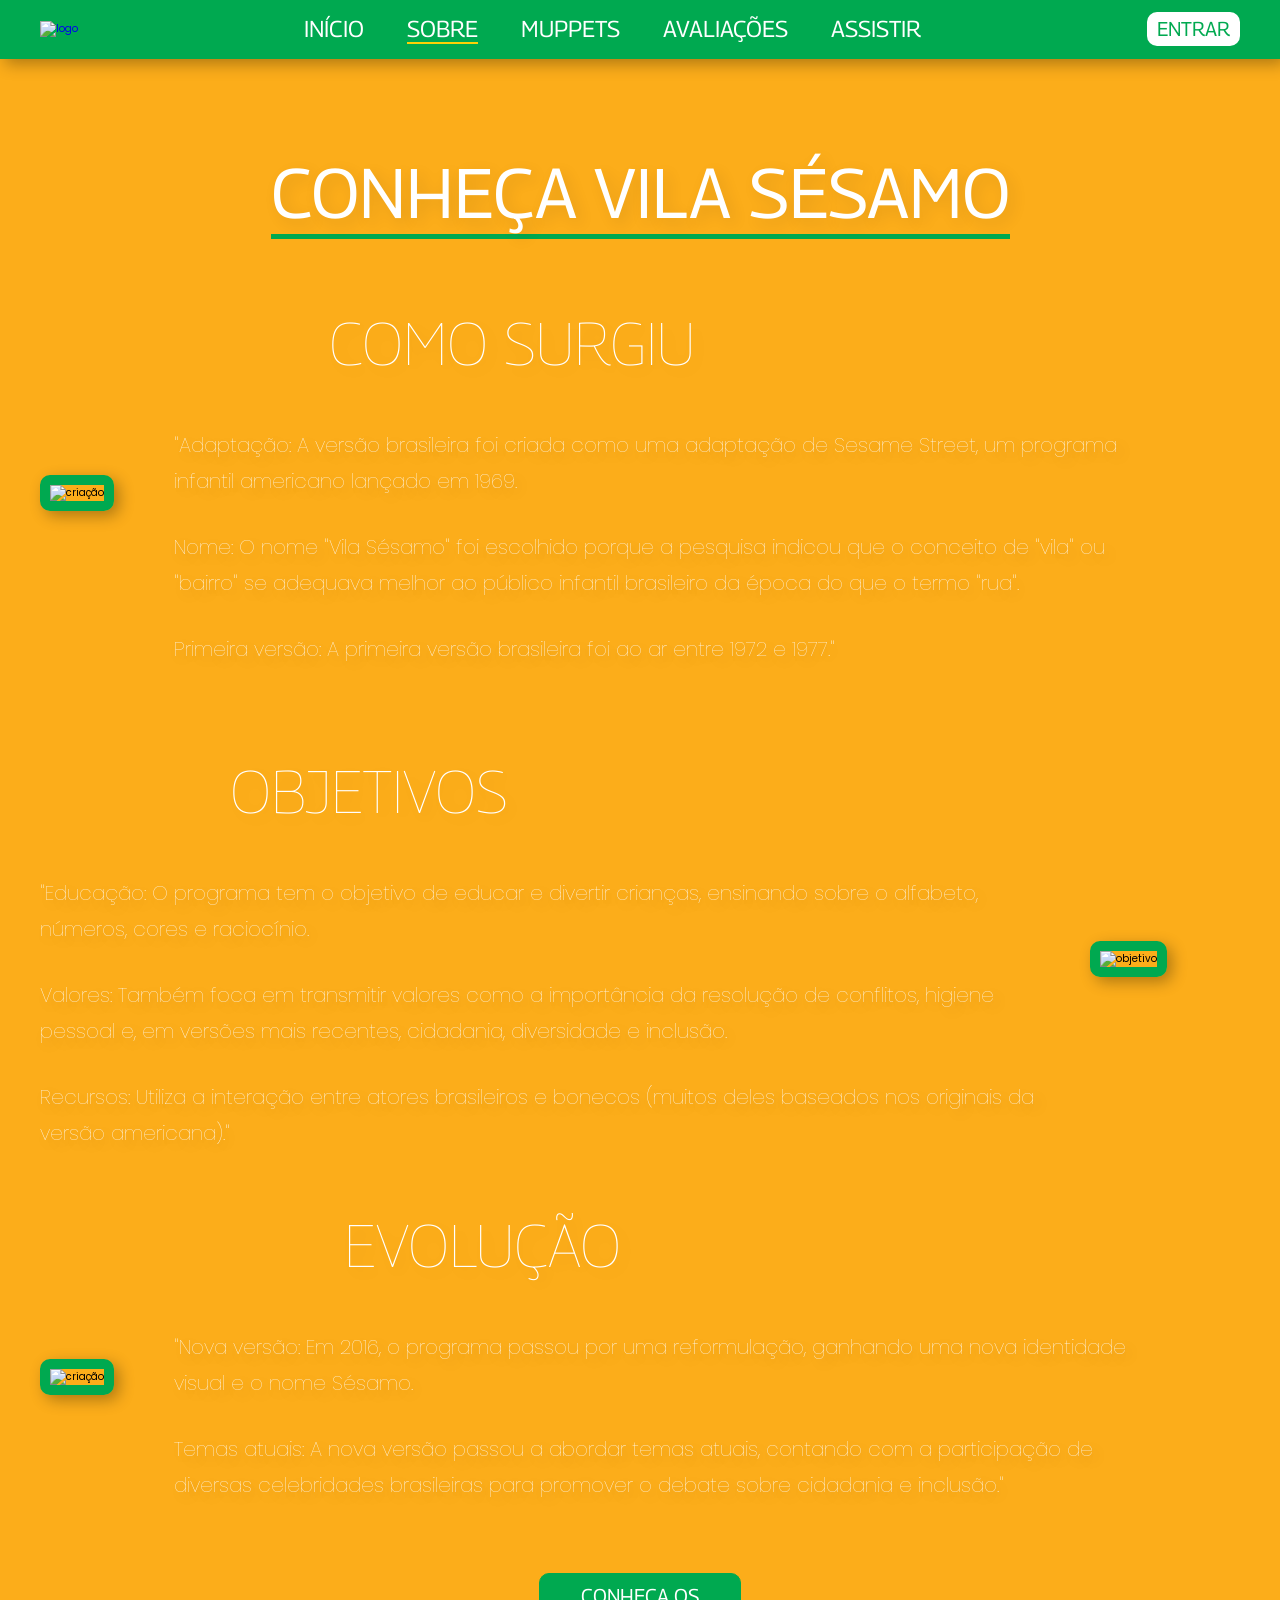
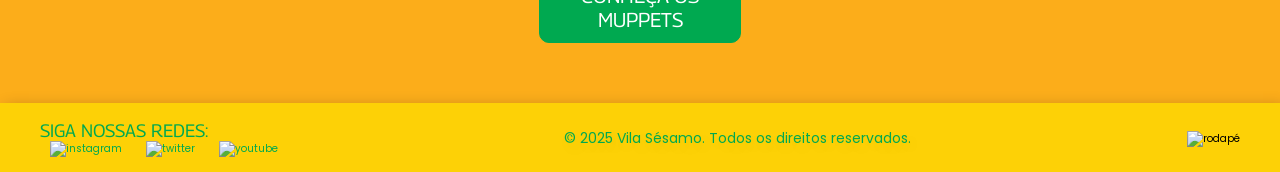
==== about.html @ e4a06d62 "reviews end" ====
<!DOCTYPE html>
<html lang="pt-br">

<head>
    <meta charset="UTF-8">
    <meta name="viewport" content="width=device-width, initial-scale=1.0">
    <link rel="stylesheet" href="style.css">
    <link rel="preconnect" href="https://fonts.googleapis.com">
    <link rel="preconnect" href="https://fonts.gstatic.com" crossorigin>
    <link href="https://fonts.googleapis.com/css2?family=Poppins&display=swap" rel="stylesheet">
    <link href="https://fonts.googleapis.com/css2?family=Georama:ital,wdth,wght@0,75,700;1,75,700&display=swap" rel="stylesheet">
    <title>Vila Sésamo - Sobre</title>
</head>

<body>
    <header class="header">
        <section>
            <a href="home.html" class="logo">
                <img width="136" height="66" src="img/logo.png" alt="logo">
            </a>

            <nav class="navbar">
                <a href="home.html">INÍCIO</a>
                <a href="about.html" class="active">SOBRE</a>
                <a href="muppets.html">MUPPETS</a>
                <a href="reviews.html">AVALIAÇÕES</a>
                <a href="play.html">ASSISTIR</a>
            </nav>

            <div class="login">
                <a href="#login.html">ENTRAR</a>
            </div>
        </section>
    </header>

    <div class="about-container">
        <div class="titule">
            <p>CONHEÇA VILA SÉSAMO</p>
        </div>

        <section class="surgiu">
            <div class="image1">
                <img width="508" height="513" src="img/creation.jpg" alt="criação" class="srg">
            </div>

            <div class="content-about1">
                <h2>COMO SURGIU</h2>
                <p>"Adaptação: A versão brasileira foi criada como uma adaptação de Sesame Street, um programa infantil americano lançado em 1969.</p>
                <p>Nome: O nome "Vila Sésamo" foi escolhido porque a pesquisa indicou que o conceito de "vila" ou "bairro" se adequava melhor ao público infantil brasileiro da época do que o termo "rua".</p>
                <p>Primeira versão: A primeira versão brasileira foi ao ar entre 1972 e 1977."</p>
            </div>
        </section>

        <section class="objetivo">
            <div class="content-about2">
                <h2>OBJETIVOS</h2>
                <p>"Educação: O programa tem o objetivo de educar e divertir crianças, ensinando sobre o alfabeto, números, cores e raciocínio.</p>
                <p>Valores: Também foca em transmitir valores como a importância da resolução de conflitos, higiene pessoal e, em versões mais recentes, cidadania, diversidade e inclusão.</p>
                <p>Recursos: Utiliza a interação entre atores brasileiros e bonecos (muitos deles baseados nos originais da versão americana)."</p>
            </div>

            <div class="image2">
                <img width="518" height="513" src="img/objetv.jpg" alt="objetivo" class="obj">
            </div>
        </section>

        <section class="evoluçao">
            <div class="image3">
                <img width="516" height="488" src="img/evoluçao.jpg" alt="criação" class="srg">
            </div>

            <div class="content-about3">
                <h2>EVOLUÇÃO</h2>
                <p>"Nova versão: Em 2016, o programa passou por uma reformulação, ganhando uma nova identidade visual e o nome Sésamo.</p>
                <p>Temas atuais: A nova versão passou a abordar temas atuais, contando com a participação de diversas celebridades brasileiras para promover o debate sobre cidadania e inclusão."</p>
            </div>
        </section>

        <a href="muppets.html" class="btn-end">CONHEÇA OS MUPPETS</a>
    </div>

    <footer class="footer">
        <section>
            <nav class="navfooter">
                <p>SIGA NOSSAS REDES:</p>

                <a href="https://www.instagram.com/vila_sesamo/" class="instagram">
                    <img width="20" height="20" src="https://img.icons8.com/softteal-line/48/00a950/instagram-new.png" alt="instagram"/>
                </a>

                <a href="https://x.com/VilaSesamo1?ref_src=twsrc%5Egoogle%7Ctwcamp%5Eserp%7Ctwgr%5Eauthor" class="twitter">
                    <img width="16" height="16" src="https://img.icons8.com/tiny-bold/32/00a950/twitterx.png" alt="twitter"/>
                </a>

                <a href="https://www.youtube.com/@vila_sesamo" class="youtube">
                   <img width="20" height="20" src="https://img.icons8.com/forma-regular-sharp/48/00a950/youtube-play.png" alt="youtube"/>
                </a>
            </nav>

            <p class="rights">© 2025 Vila Sésamo. Todos os direitos reservados.</p>

            <div class="foot">
                <img width="84" height="34" src="img/logo.png" alt="rodapé">
            </div>
        </section>
    </footer>
</body>

</html>
---- style.css ----
/* -------geral------- */
:root {
    --bg: #FCAD1A;
    --black: #000000;
    --green: #00a950;
    --yellow: #fdd106;
    font-size: 10px
}

::-webkit-scrollbar{
    display: none;
} 

* {
    margin: 0;
    padding: 0;
    outline: none;
    border: none;
    text-decoration: none;
    transition: 0.2s linear;
    font-family: "Poppins", sans-serif;
}

body {
    background-color: var(--bg);
}

section {
    padding: 2rem 2rem;
    margin: 0 auto;
    max-width: 1200px;
}

.header {
    position: fixed;
    top: 0;
    left: 0;
    right: 0;
    z-index: 99;
    background: #00a950;
    border-bottom: 2px solid #00a950;
    box-shadow: 5px 5px 15px rgba(0, 0, 0, 0.3);
}

.header section {
    display: flex;
    align-items: center;
    justify-content: space-between;
    padding-top: 1.5rem;
    padding-bottom: 1.5rem;
}

.navbar a {
    font-family: "Georama", sans-serif;
    margin: 0 2rem;
    font-size: 2.3rem;
    color: #ffffff;
}

.navbar a:hover {
    color: #fdd106;
    text-shadow: 5px 5px 15px rgba(0, 0, 0, 0.1);
    padding-bottom: 0.3rem;
}

.navbar .active {
    border-bottom: 2px solid #fdd106;
    margin-top: 0.6rem;
}

.login a {
    font-family: "Georama", sans-serif;
    font-size: 2rem;
    padding: 0.5rem 1rem;
    color: #00a950;
    background-color: #ffffff;
    border-radius: 10px;
}

.login a:hover {
    color: #fdd106;
}

.footer {
    bottom: 0;
    left: 0;
    right: 0;
    z-index: 99;
    background: #fdd106;
    border-top: 2px solid #fdd106;
    box-shadow: 5px 5px 15px rgba(0, 0, 0, 0.3);
}

.footer section {
    display: flex;
    align-items: center;
    justify-content: space-between;
    padding-top: 1.5rem;
    padding-bottom: 1.5rem;
}

.navfooter p {
    font-family: "Georama", sans-serif;
    font-size: 1.8rem;
    color: #00a950;
    text-shadow: 5px 5px 15px rgba(0, 0, 0, 0.03);
}

.rights {
    color: #00a950;
    text-shadow: 5px 5px 15px rgba(0, 0, 0, 0.1);
    font-size: 1.4rem;
}

.navfooter a {
    padding: 0 1.04rem;
    color: #00a950;
    cursor: pointer;
}

.instagram, .youtube {
    padding-top: 1rem;
}

.btn-end {
    font-family: "Georama", sans-serif;
    background: #00a950;
    border: 1px solid #00a950;
    color: #ffffff;
    padding: 1rem 1rem;
    font-size: 2rem;
    cursor: pointer;
    width: 18rem;
    margin-left: auto;
    margin-right: auto;
    margin-top: 5rem;
    display: block;
    border-radius: 10px;
    text-align: center;
}

.btn-end:hover {
    color: #fdd106;
    box-shadow: 5px 5px 15px rgba(0, 0, 0, 0.3);
}

.titule {
    color: #ffffff;
    padding-top: 15rem;
    padding-bottom: 3rem;
    display: flex;
    align-items: center;
    justify-content: center;
}

.titule p {
    font-family: "Georama", sans-serif;
    font-size: 7rem;
    border-bottom: 5px solid #00a950;
    text-shadow: 5px 5px 15px rgba(0, 0, 0, 0.1);
    border-bottom: 5px solid #00a950;
}
/* -------geral------- */



/* -------home------- */
.btn-home {
    font-family: "Georama", sans-serif;
    background: #00a950;
    border: 1px solid #00a950;
    color: #ffffff;
    padding: 1rem 2rem;
    font-size: 2rem;
    cursor: pointer;
    margin-top: 1rem;
    display: inline-block;
    border-radius: 10px;
}

.btn-home:hover {
    color: #fdd106;
    box-shadow: 5px 5px 15px rgba(0, 0, 0, 0.3);
}

.home-container {
    background: url("./img/bg.png");
    background-position: center;
    background-size: cover;
}

.home-container section {
    display: flex;
    align-items: center;
    min-height: 100vh;
}

.content {
    align-items: center;
    max-width: 100rem;
    margin-right: 75rem;
}

.content p {
    color: #ffffff;
    text-shadow: 5px 5px 15px rgba(0, 0, 0, 0.3);
    font-size: 2rem;
    font-weight: 100;
    line-height: 1.8;
    padding: 1rem 0;
}
/* -------home------- */



/* -------about------- */
.about-container {
    padding-bottom: 6rem;
}

.about-container section {
    display: flex;
    align-items: center;
}

.content-about2 {
    padding-top: 3rem;
}

.content-about1 h2 {
    font-family: "Georama", sans-serif;
    text-shadow: 5px 5px 15px rgba(0, 0, 0, 0.1);
    color: #ffffff;
    font-size: 6rem;
    font-weight: 100;
    line-height: 1.8;
    padding-left: 21.5rem;
    max-width: 100rem;
}

.content-about2 h2 {
    font-family: "Georama", sans-serif;
    text-shadow: 5px 5px 15px rgba(0, 0, 0, 0.1);
    color: #ffffff;
    font-size: 6rem;
    font-weight: 100;
    line-height: 1.8;
    padding-left: 19rem;
    max-width: 100rem;
}

.content-about3 h2 {
    font-family: "Georama", sans-serif;
    text-shadow: 5px 5px 15px rgba(0, 0, 0, 0.1);
    color: #ffffff;
    font-size: 6rem;
    font-weight: 100;
    line-height: 1.8;
    padding-left: 23rem;
    max-width: 100rem;
}

.content-about1 p, .content-about3 p {
    color: #ffffff;
    text-shadow: 5px 5px 15px rgba(0, 0, 0, 0.3);
    font-size: 2rem;
    font-weight: 100;
    line-height: 1.8;
    padding-left: 6rem;
    max-width: 100rem;
    padding-top: 3rem;
}

.content-about2 p {
    color: #ffffff;
    text-shadow: 5px 5px 15px rgba(0, 0, 0, 0.3);
    font-size: 2rem;
    font-weight: 100;
    line-height: 1.8;
    padding-right: 5rem;
    max-width: 100rem;
    padding-top: 3rem;
}

.image1 {
    padding-top: 3rem;
}

.image2, .image3 {
    padding-top: 6rem;
}

.image1 img, .image2 img, .image3 img {
    border: 10px solid #00a950;
    box-shadow: 5px 5px 15px rgba(0, 0, 0, 0.3);
    border-radius: 10px;
}
/* -------about------- */



/* -------muppets------- */
.muppets-container {
    padding-bottom: 6rem;
}

.muppets-container section {
    display: flex;
    align-items: center;
    padding: 6rem 0;
}

.green-line {
    position: absolute;
    background-color: #00a950;
    border-bottom-left-radius: 18px;
    border-top-left-radius: 18px;
    padding: 11rem 100rem 11rem 5rem;
    margin-left: 13rem;
    z-index: 0;
}

.green-line p, .green-line h2 {
    visibility: hidden;
}

.content-muppets {
    z-index: 1;
    padding: 0 1rem 0 4rem;
}

.content-muppets h2 {
    font-family: "Georama", sans-serif;
    color: #ffffff;
    font-size: 6rem;
    padding-bottom: 1.2rem;
}

.content-muppets p {
    color: #ffffff;
    text-shadow: 5px 5px 15px rgba(0, 0, 0, 0.3);
    font-size: 2rem;
    font-weight: 100;
    line-height: 1.5;
}

.imagem {
    z-index: 1;
}

.imagem img {
    border-radius: 10px;
    box-shadow: 5px 5px 15px rgba(0, 0, 0, 0.3);
}
/* -------muppets------- */

/* -------reviews------- */
.reviews-container {
    margin-bottom: 6rem;
}

.r-content {
    display: flex;
    margin-top: 2rem;
    margin-top: 2rem;
}

.title-reviews {
    display: flex;
    margin-bottom: 2rem;
    padding-bottom: 2rem;
    border-bottom: 2px solid #d99517;
}

.title-reviews img {
    margin-left: 2rem;
}

.content-reviews {
    border: 2px solid #d99517;
    border-radius: 10px;
    padding: 2rem 2rem;
}

.content-reviews h1 {
    font-family: "Georama", sans-serif;
    text-shadow: 5px 5px 15px rgba(0, 0, 0, 0.1);
    color: #ffffff;
    font-size: 5rem;
    margin: 0 2rem;
}

.content-reviews h2 {
    font-family: "Georama", sans-serif;
    text-shadow: 5px 5px 15px rgba(0, 0, 0, 0.1);
    color: #00a950;
    font-size: 3.6rem;
}

.content-reviews p {
    color: #ffffff;
    text-shadow: 5px 5px 15px rgba(0, 0, 0, 0.3);
    font-size: 1.8rem;
}

.poster img {
    margin-right: 4rem;
    border-radius: 10px;
    box-shadow: 5px 5px 15px rgba(0, 0, 0, 0.3);
}
/* -------reviews------- */
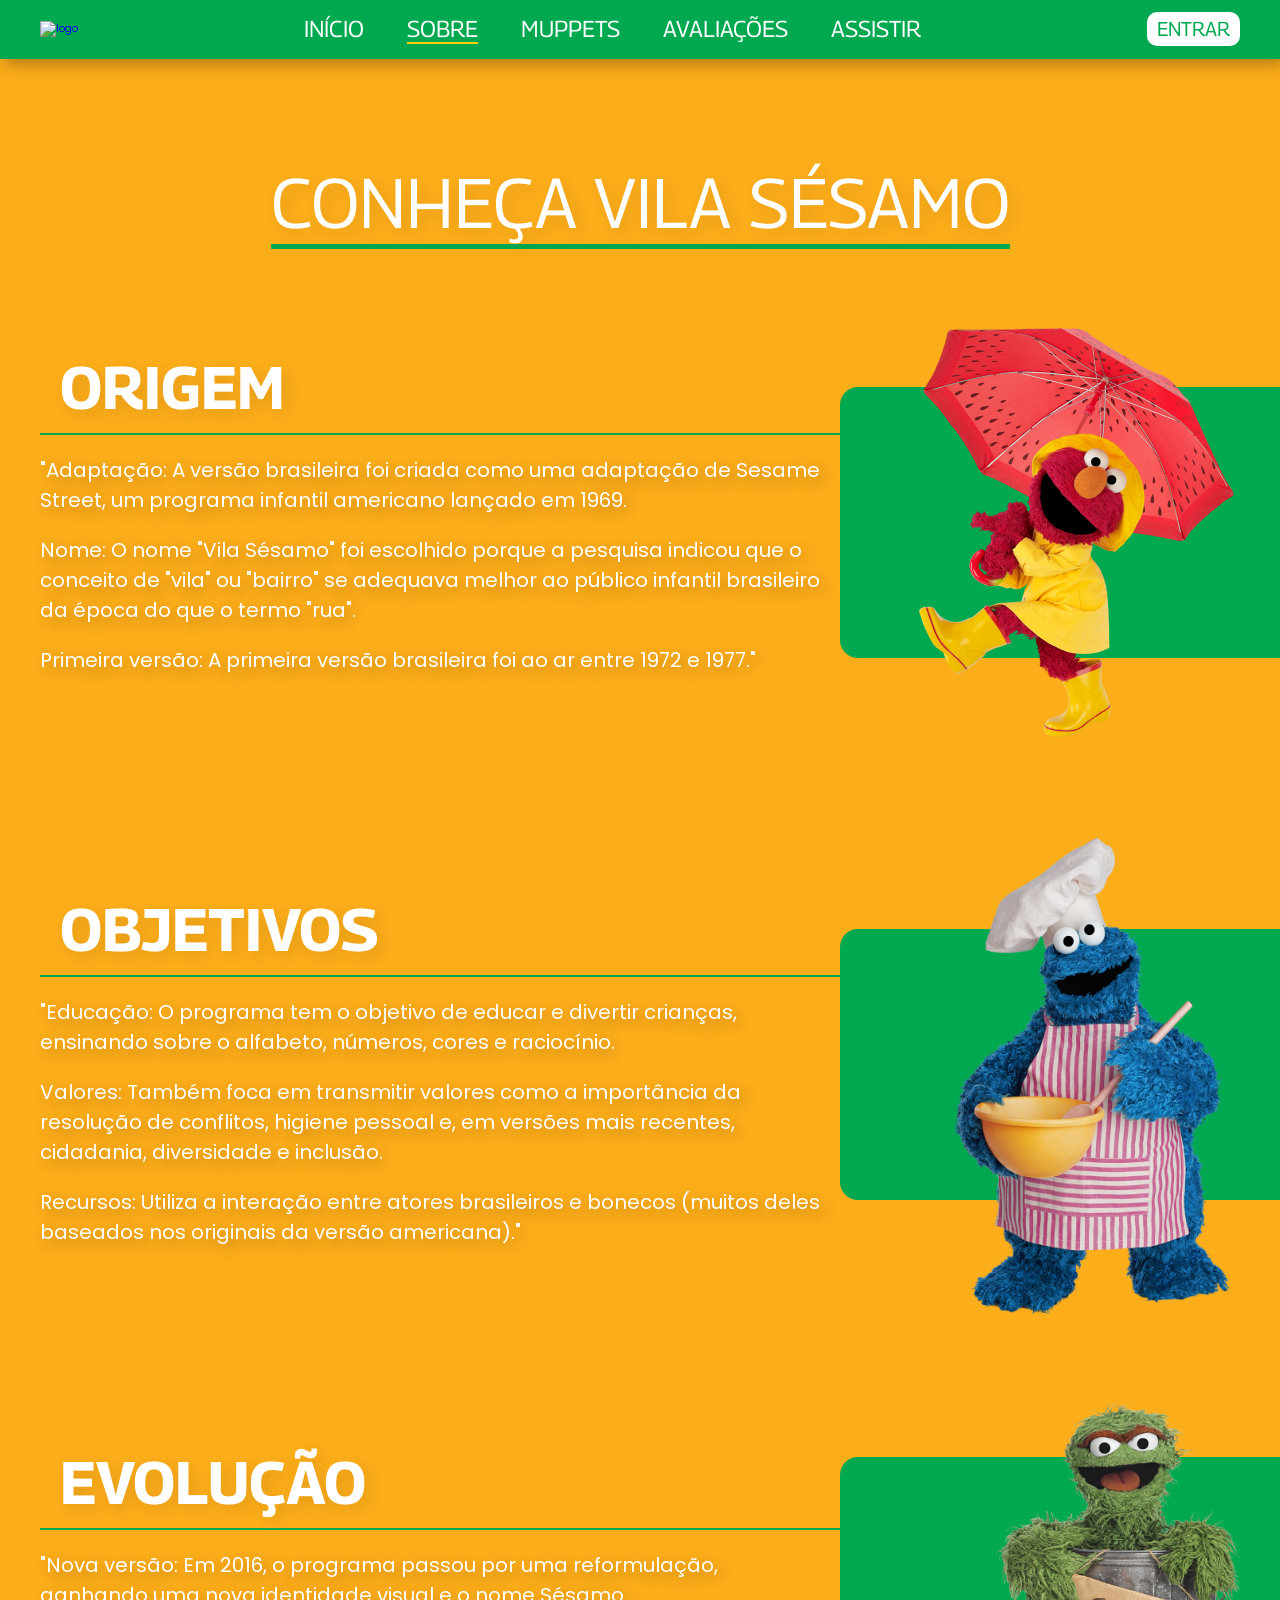
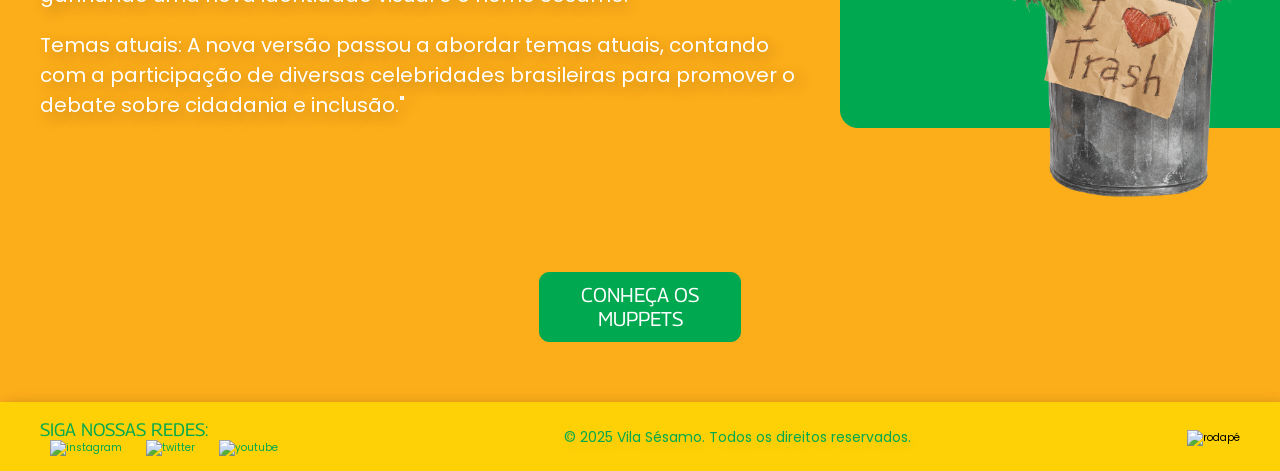
==== commit 9bf1de98: "about" ====
--- a/about.html
+++ b/about.html
@@ -16,7 +16,7 @@
     <header class="header">
         <section>
             <a href="home.html" class="logo">
-                <img width="136" height="66" src="img/logo.png" alt="logo">
+                <img width="140" height="66" src="img/logo.png" alt="logo">
             </a>
 
             <nav class="navbar">
@@ -33,21 +33,26 @@
         </section>
     </header>
 
+    <div class="title">
+        <p>CONHEÇA VILA SÉSAMO</p>
+    </div>
+
     <div class="about-container">
-        <div class="titule">
-            <p>CONHEÇA VILA SÉSAMO</p>
-        </div>
-
         <section class="surgiu">
-            <div class="image1">
-                <img width="508" height="513" src="img/creation.jpg" alt="criação" class="srg">
-            </div>
-
             <div class="content-about1">
-                <h2>COMO SURGIU</h2>
+                <h2>ORIGEM</h2>
                 <p>"Adaptação: A versão brasileira foi criada como uma adaptação de Sesame Street, um programa infantil americano lançado em 1969.</p>
                 <p>Nome: O nome "Vila Sésamo" foi escolhido porque a pesquisa indicou que o conceito de "vila" ou "bairro" se adequava melhor ao público infantil brasileiro da época do que o termo "rua".</p>
                 <p>Primeira versão: A primeira versão brasileira foi ao ar entre 1972 e 1977."</p>
+            </div>
+
+            <div class="image-a">
+                <img width="330" height="422" src="img/elmo-rain.png" alt="criação" class="srg">
+            </div>
+
+            <div class="green-line-a">
+                <h2>GARIBALDO</h2>
+                <p>"Com 2,49 metros de altura, o Garibaldo é um pássaro amarelo de 6 anos e meio, muito dócil."</p>
             </div>
         </section>
 
@@ -59,20 +64,30 @@
                 <p>Recursos: Utiliza a interação entre atores brasileiros e bonecos (muitos deles baseados nos originais da versão americana)."</p>
             </div>
 
-            <div class="image2">
-                <img width="518" height="513" src="img/objetv.jpg" alt="objetivo" class="obj">
+            <div class="image-a">
+                <img width="296" height="492" src="img/come-cook.png" alt="objetivo" class="obj">
+            </div>
+
+            <div class="green-line-a">
+                <h2>GARIBALDO</h2>
+                <p>"Com 2,49 metros de altura, o Garibaldo é um pássaro amarelo de 6 anos e meio, muito dócil."</p>
             </div>
         </section>
 
         <section class="evoluçao">
-            <div class="image3">
-                <img width="516" height="488" src="img/evoluçao.jpg" alt="criação" class="srg">
-            </div>
-
             <div class="content-about3">
                 <h2>EVOLUÇÃO</h2>
                 <p>"Nova versão: Em 2016, o programa passou por uma reformulação, ganhando uma nova identidade visual e o nome Sésamo.</p>
                 <p>Temas atuais: A nova versão passou a abordar temas atuais, contando com a participação de diversas celebridades brasileiras para promover o debate sobre cidadania e inclusão."</p>
+            </div>
+
+            <div class="image-a">
+                <img width="244" height="394" src="img/oscar-trash.png" alt="criação" class="srg">
+            </div>
+
+            <div class="green-line-a">
+                <h2>GARIBALDO</h2>
+                <p>"Com 2,49 metros de altura, o Garibaldo é um pássaro amarelo de 6 anos e meio, muito dócil."</p>
             </div>
         </section>
 
--- a/style.css
+++ b/style.css
@@ -1,4 +1,4 @@
-/* -------geral------- */
+/*   geral   */
 :root {
     --bg: #FCAD1A;
     --black: #000000;
@@ -6,10 +6,6 @@
     --yellow: #fdd106;
     font-size: 10px
 }
-
-::-webkit-scrollbar{
-    display: none;
-} 
 
 * {
     margin: 0;
@@ -144,27 +140,27 @@
     box-shadow: 5px 5px 15px rgba(0, 0, 0, 0.3);
 }
 
-.titule {
-    color: #ffffff;
-    padding-top: 15rem;
+.title {
+    color: #ffffff;
+    margin-top: 16rem;
     padding-bottom: 3rem;
     display: flex;
     align-items: center;
     justify-content: center;
 }
 
-.titule p {
+.title p {
     font-family: "Georama", sans-serif;
     font-size: 7rem;
     border-bottom: 5px solid #00a950;
     text-shadow: 5px 5px 15px rgba(0, 0, 0, 0.1);
     border-bottom: 5px solid #00a950;
 }
-/* -------geral------- */
-
-
-
-/* -------home------- */
+/*   geral   */
+
+
+
+/*   home   */
 .btn-home {
     font-family: "Georama", sans-serif;
     background: #00a950;
@@ -197,111 +193,93 @@
 
 .content {
     align-items: center;
-    max-width: 100rem;
     margin-right: 75rem;
+    margin-top: 2.5rem;
 }
 
 .content p {
     color: #ffffff;
     text-shadow: 5px 5px 15px rgba(0, 0, 0, 0.3);
     font-size: 2rem;
-    font-weight: 100;
-    line-height: 1.8;
-    padding: 1rem 0;
-}
-/* -------home------- */
-
-
-
-/* -------about------- */
+    padding: 2rem 0;
+}
+/*   home   */
+
+
+
+/*   about   */
 .about-container {
-    padding-bottom: 6rem;
+    margin-bottom: 6rem;
 }
 
 .about-container section {
     display: flex;
     align-items: center;
-}
-
-.content-about2 {
-    padding-top: 3rem;
-}
-
-.content-about1 h2 {
+    margin-bottom: 2rem;
+}
+
+.content-about1, .content-about2, .content-about3 {
+    z-index: 1;
+}
+
+.content-about1, .content-about3 {
+    padding-bottom: 3rem;
+}
+
+.content-about1 h2, .content-about2 h2, .content-about3 h2 {
     font-family: "Georama", sans-serif;
     text-shadow: 5px 5px 15px rgba(0, 0, 0, 0.1);
     color: #ffffff;
     font-size: 6rem;
-    font-weight: 100;
-    line-height: 1.8;
-    padding-left: 21.5rem;
-    max-width: 100rem;
-}
-
-.content-about2 h2 {
-    font-family: "Georama", sans-serif;
-    text-shadow: 5px 5px 15px rgba(0, 0, 0, 0.1);
-    color: #ffffff;
-    font-size: 6rem;
-    font-weight: 100;
-    line-height: 1.8;
-    padding-left: 19rem;
-    max-width: 100rem;
-}
-
-.content-about3 h2 {
-    font-family: "Georama", sans-serif;
-    text-shadow: 5px 5px 15px rgba(0, 0, 0, 0.1);
-    color: #ffffff;
-    font-size: 6rem;
-    font-weight: 100;
-    line-height: 1.8;
-    padding-left: 23rem;
-    max-width: 100rem;
-}
-
-.content-about1 p, .content-about3 p {
+    border-bottom: 2px solid #00a950;
+    padding: 1rem 2rem;
+}
+
+.content-about1 p, .content-about2 p, .content-about3 p {
     color: #ffffff;
     text-shadow: 5px 5px 15px rgba(0, 0, 0, 0.3);
     font-size: 2rem;
-    font-weight: 100;
-    line-height: 1.8;
-    padding-left: 6rem;
-    max-width: 100rem;
-    padding-top: 3rem;
+    padding-top: 2rem;
+}
+
+.content-about1 p {
+    margin-right: 7rem;
 }
 
 .content-about2 p {
-    color: #ffffff;
-    text-shadow: 5px 5px 15px rgba(0, 0, 0, 0.3);
-    font-size: 2rem;
-    font-weight: 100;
-    line-height: 1.8;
-    padding-right: 5rem;
-    max-width: 100rem;
-    padding-top: 3rem;
-}
-
-.image1 {
-    padding-top: 3rem;
-}
-
-.image2, .image3 {
-    padding-top: 6rem;
-}
-
-.image1 img, .image2 img, .image3 img {
-    border: 10px solid #00a950;
-    box-shadow: 5px 5px 15px rgba(0, 0, 0, 0.3);
-    border-radius: 10px;
-}
-/* -------about------- */
-
-
-
-/* -------muppets------- */
+    margin-right: 12rem;
+}
+
+.content-about3 p {
+    margin-right: 18rem;
+}
+
+.green-line-a {
+    position: absolute;
+    background-color: #00a950;
+    border-bottom-left-radius: 18px;
+    border-top-left-radius: 18px;
+    padding: 10rem 20rem 10rem 5rem;
+    margin-left: 80rem;
+    z-index: 0;
+}
+
+.green-line-a p, .green-line-a h2 {
+    visibility: hidden;
+}
+
+.image-a {
+    z-index: 1;
+    padding-top: 2rem;
+}
+/*   about   */
+
+
+
+/*   muppets   */
 .muppets-container {
-    padding-bottom: 6rem;
+    margin-bottom: 6rem;
+    margin-top: 4rem;
 }
 
 .muppets-container section {
@@ -310,7 +288,7 @@
     padding: 6rem 0;
 }
 
-.green-line {
+.green-line-m {
     position: absolute;
     background-color: #00a950;
     border-bottom-left-radius: 18px;
@@ -320,7 +298,7 @@
     z-index: 0;
 }
 
-.green-line p, .green-line h2 {
+.green-line-m p, .green-line-m h2 {
     visibility: hidden;
 }
 
@@ -344,19 +322,22 @@
     line-height: 1.5;
 }
 
-.imagem {
+.image-m {
     z-index: 1;
 }
 
-.imagem img {
-    border-radius: 10px;
-    box-shadow: 5px 5px 15px rgba(0, 0, 0, 0.3);
-}
-/* -------muppets------- */
-
-/* -------reviews------- */
+.image-m img {
+    border-radius: 10px;
+    box-shadow: 5px 5px 15px rgba(0, 0, 0, 0.3);
+}
+/*   muppets   */
+ 
+
+
+/*   reviews   */
 .reviews-container {
     margin-bottom: 6rem;
+    margin-top: 4rem;
 }
 
 .r-content {
@@ -369,7 +350,7 @@
     display: flex;
     margin-bottom: 2rem;
     padding-bottom: 2rem;
-    border-bottom: 2px solid #d99517;
+    border-bottom: 2px solid #00a950;
 }
 
 .title-reviews img {
@@ -377,7 +358,8 @@
 }
 
 .content-reviews {
-    border: 2px solid #d99517;
+    background-color: #ffa600;
+    border: 2px solid #ffa600;
     border-radius: 10px;
     padding: 2rem 2rem;
 }
@@ -392,7 +374,6 @@
 
 .content-reviews h2 {
     font-family: "Georama", sans-serif;
-    text-shadow: 5px 5px 15px rgba(0, 0, 0, 0.1);
     color: #00a950;
     font-size: 3.6rem;
 }
@@ -408,4 +389,4 @@
     border-radius: 10px;
     box-shadow: 5px 5px 15px rgba(0, 0, 0, 0.3);
 }
-/* -------reviews------- */+/*   reviews   */
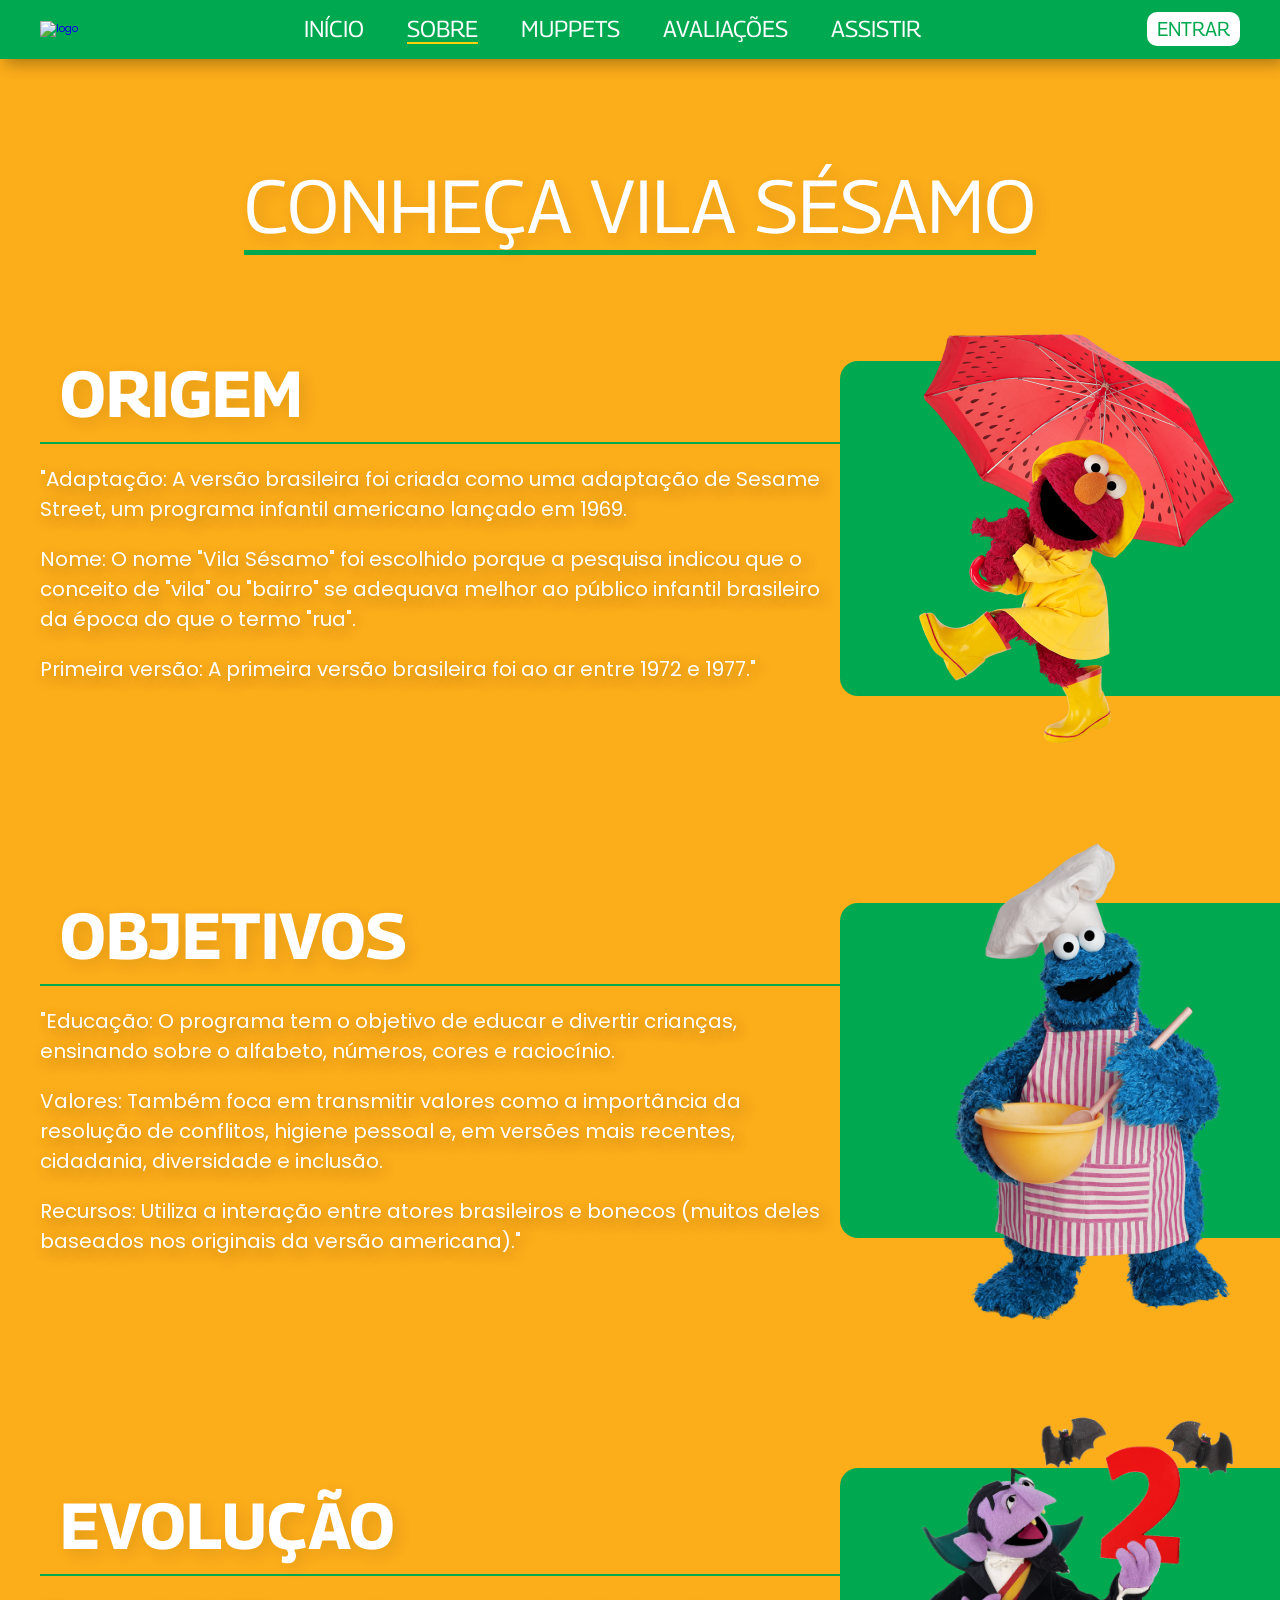
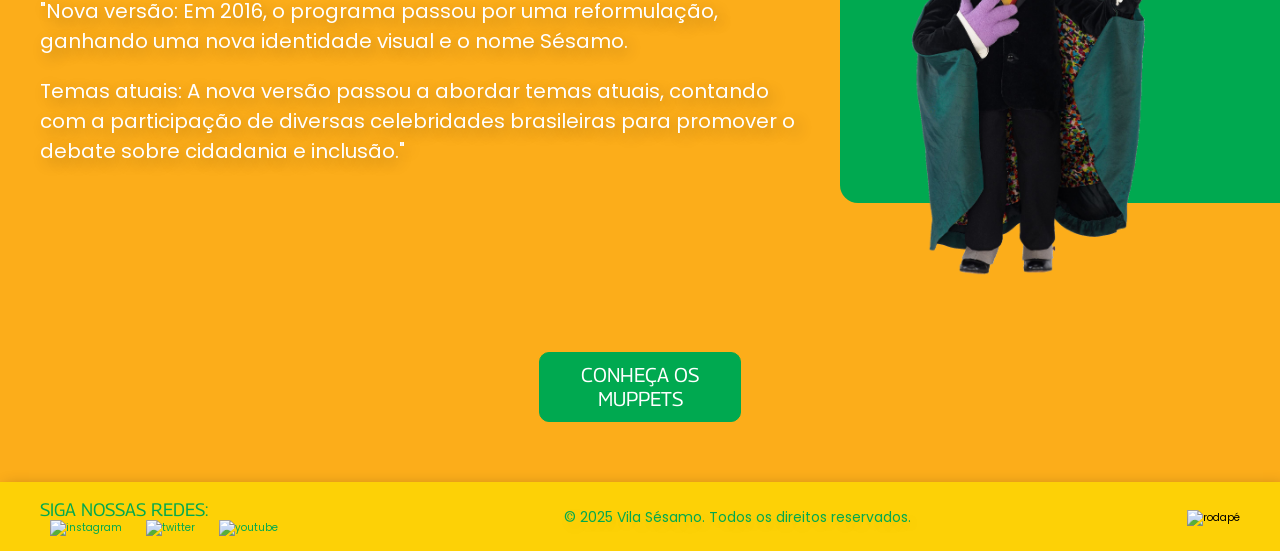
==== commit 292540a5: "two" ====
--- a/about.html
+++ b/about.html
@@ -82,7 +82,7 @@
             </div>
 
             <div class="image-a">
-                <img width="244" height="394" src="img/oscar-trash.png" alt="criação" class="srg">
+                <img width="335" height="468" src="img/conde-two.png" alt="criação" class="srg">
             </div>
 
             <div class="green-line-a">
--- a/style.css
+++ b/style.css
@@ -151,7 +151,7 @@
 
 .title p {
     font-family: "Georama", sans-serif;
-    font-size: 7rem;
+    font-size: 7.5rem;
     border-bottom: 5px solid #00a950;
     text-shadow: 5px 5px 15px rgba(0, 0, 0, 0.1);
     border-bottom: 5px solid #00a950;
@@ -230,7 +230,7 @@
     font-family: "Georama", sans-serif;
     text-shadow: 5px 5px 15px rgba(0, 0, 0, 0.1);
     color: #ffffff;
-    font-size: 6rem;
+    font-size: 6.5rem;
     border-bottom: 2px solid #00a950;
     padding: 1rem 2rem;
 }
@@ -251,7 +251,7 @@
 }
 
 .content-about3 p {
-    margin-right: 18rem;
+    margin-right: 10rem;
 }
 
 .green-line-a {
@@ -259,7 +259,7 @@
     background-color: #00a950;
     border-bottom-left-radius: 18px;
     border-top-left-radius: 18px;
-    padding: 10rem 20rem 10rem 5rem;
+    padding: 10rem 30rem 10rem 5rem;
     margin-left: 80rem;
     z-index: 0;
 }
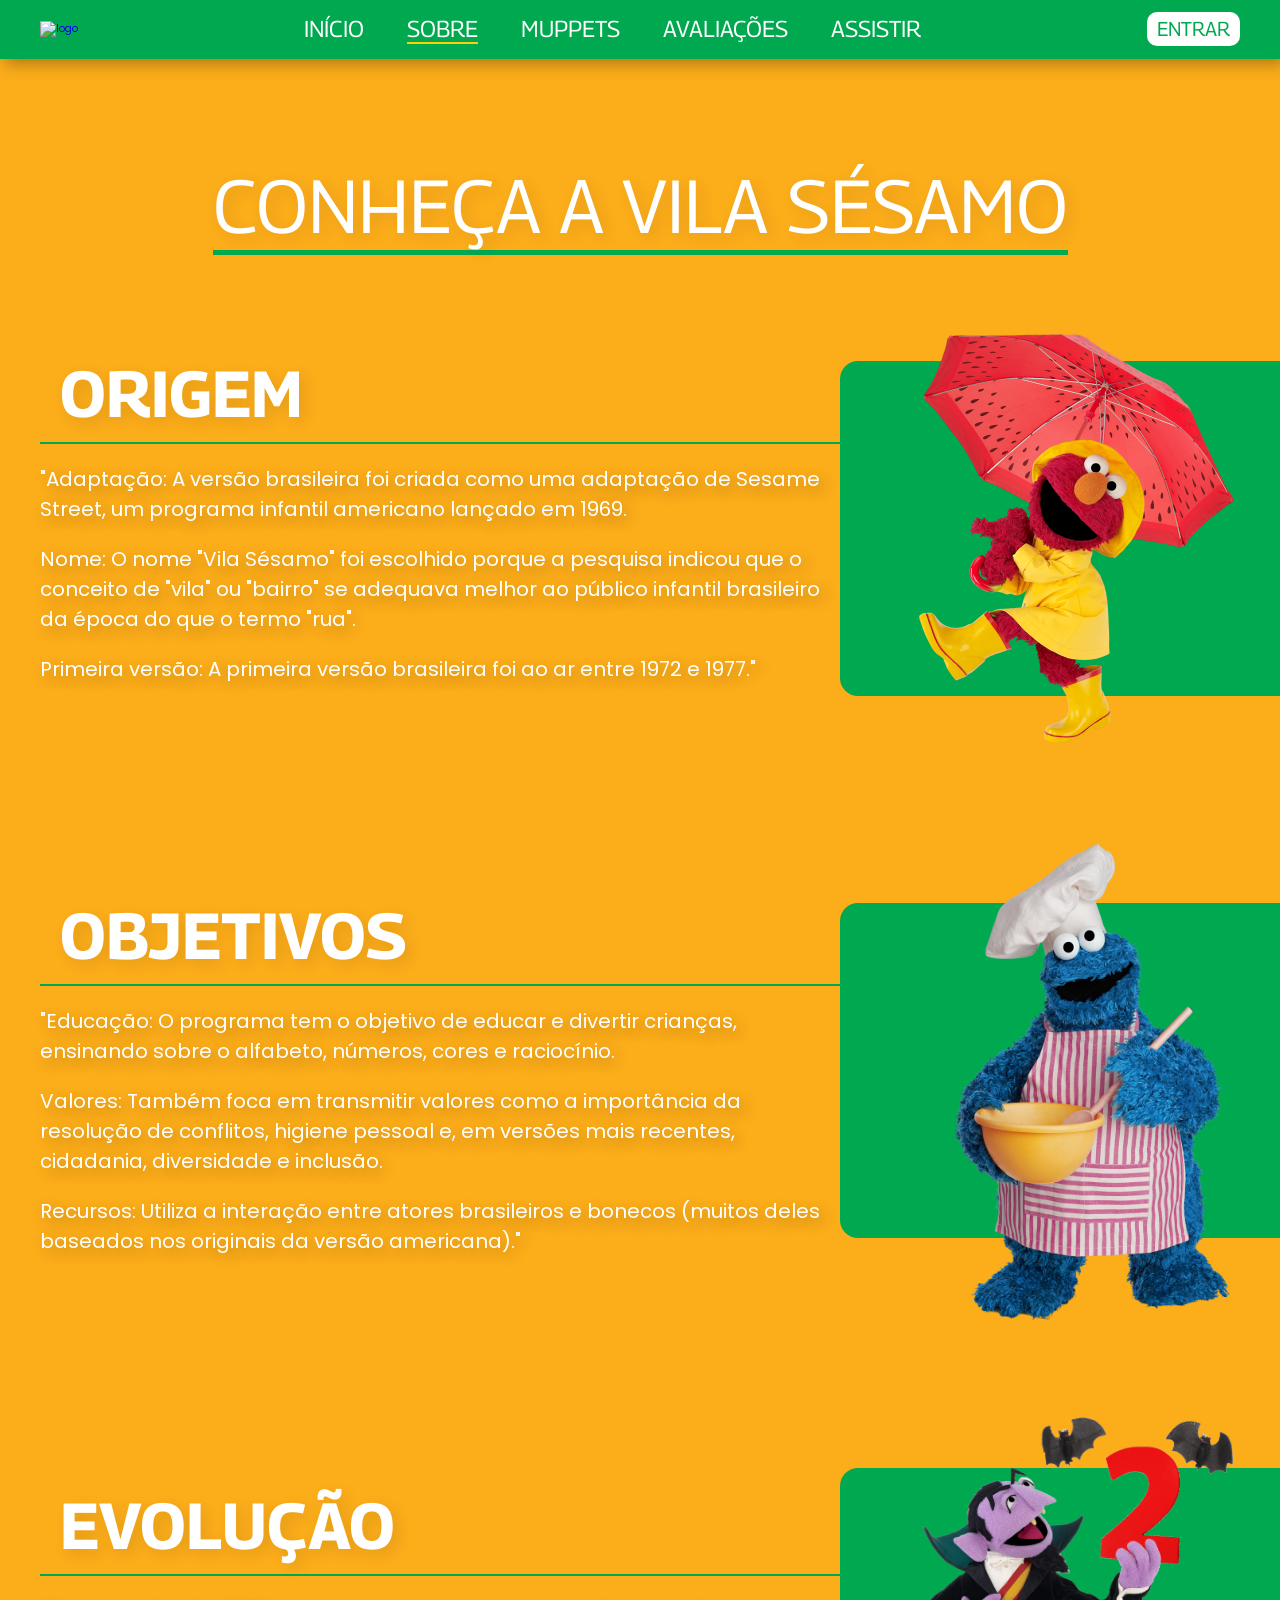
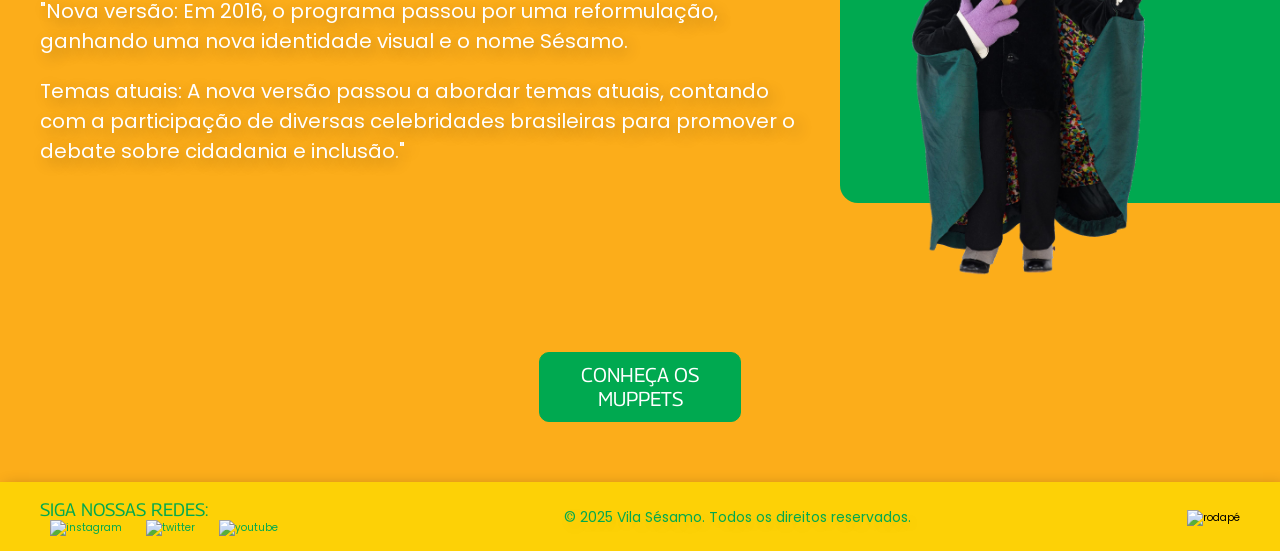
==== commit 32853359: "play" ====
--- a/about.html
+++ b/about.html
@@ -34,7 +34,7 @@
     </header>
 
     <div class="title">
-        <p>CONHEÇA VILA SÉSAMO</p>
+        <p>CONHEÇA A VILA SÉSAMO</p>
     </div>
 
     <div class="about-container">
--- a/style.css
+++ b/style.css
@@ -389,4 +389,58 @@
     border-radius: 10px;
     box-shadow: 5px 5px 15px rgba(0, 0, 0, 0.3);
 }
-/*   reviews   */+/*   reviews   */
+
+
+
+/*    play    */
+.play-container {
+    margin-bottom: 6rem;
+    margin-top: 3rem;   
+}
+
+.p-content {
+    display: flex;
+    align-items: center;
+    justify-content: center;
+}
+
+.p-content img {
+    padding-left: 24rem;
+    margin-right: 3.2rem;
+    z-index: 1;
+}
+
+.play-c {
+    z-index: 1;
+}
+
+.p-content h2 {
+    font-family: "Georama", sans-serif;
+    color: #ffffff;
+    text-shadow: 5px 5px 15px rgba(0, 0, 0, 0.1);
+    font-size: 5rem;
+    padding-bottom: 1.5rem; 
+    z-index: 1;
+}
+
+.p-content p {
+    color: #ffffff;
+    text-shadow: 5px 5px 15px rgba(0, 0, 0, 0.3);
+    font-size: 1.8rem;
+    margin-right: 28rem;
+    z-index: 1;
+}
+
+.green-line-p {
+    position: absolute;
+    background-color: #00a950;
+    border-radius: 18px;
+    padding: 7rem 20rem 7rem 20rem;
+    z-index: 0;
+}
+
+.green-line-p p, .green-line-p h2 {
+    visibility: hidden;
+}
+/*    play    */
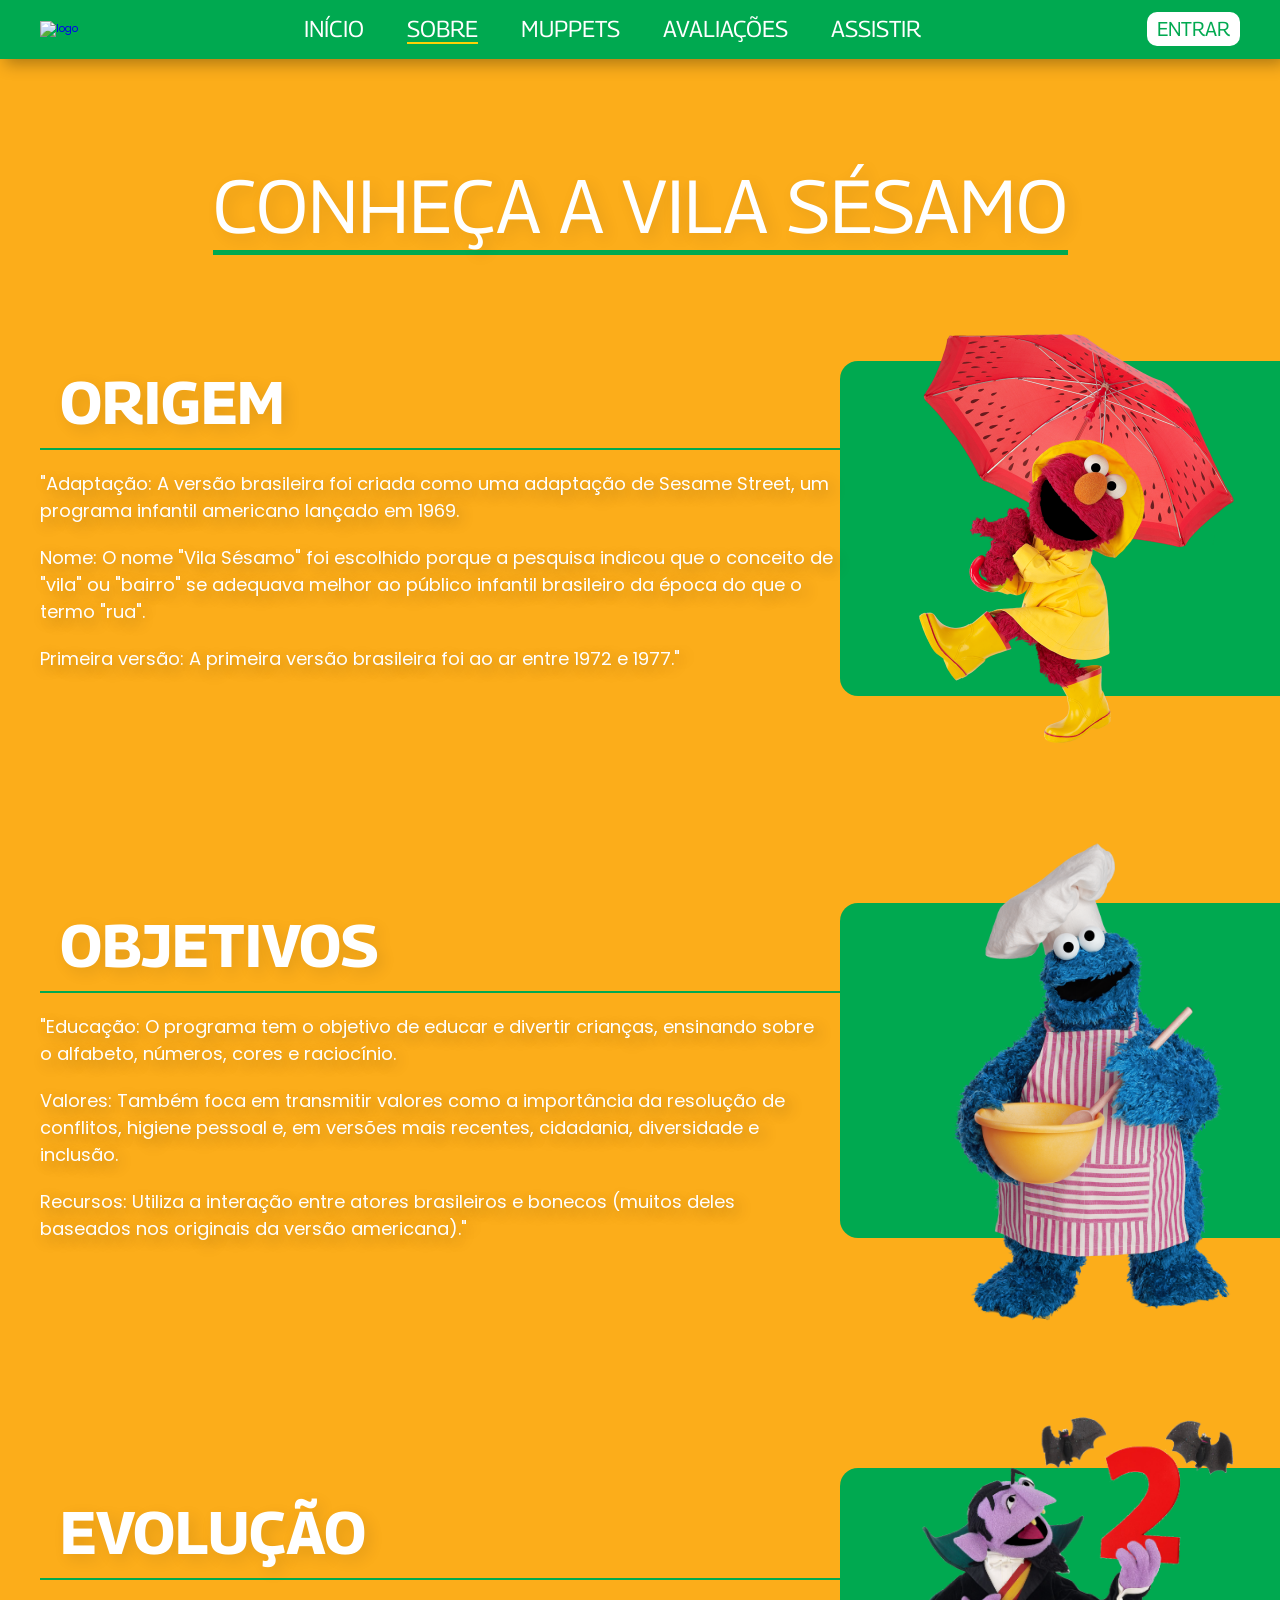
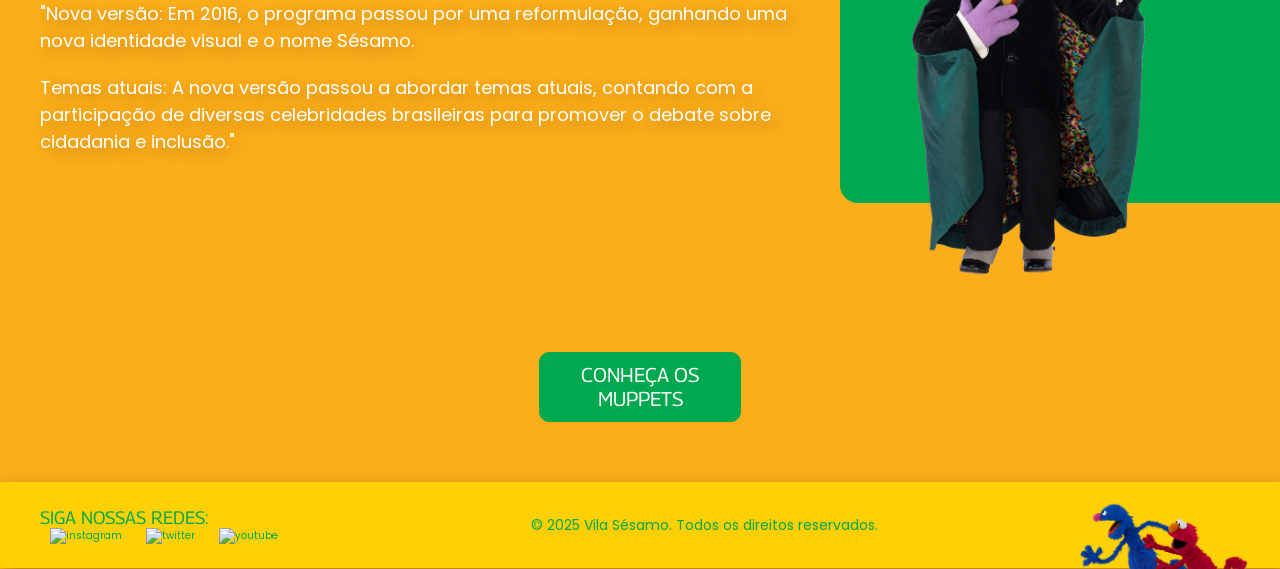
==== commit 4e746a73: "grovelmo" ====
--- a/about.html
+++ b/about.html
@@ -115,7 +115,7 @@
             <p class="rights">© 2025 Vila Sésamo. Todos os direitos reservados.</p>
 
             <div class="foot">
-                <img width="84" height="34" src="img/logo.png" alt="rodapé">
+                <img width="170" height="70" src="img/groverelmo-run.png" alt="rodapé">
             </div>
         </section>
     </footer>
--- a/style.css
+++ b/style.css
@@ -78,12 +78,9 @@
 }
 
 .footer {
-    bottom: 0;
-    left: 0;
-    right: 0;
     z-index: 99;
     background: #fdd106;
-    border-top: 2px solid #fdd106;
+    border: 2px solid #fdd106;
     box-shadow: 5px 5px 15px rgba(0, 0, 0, 0.3);
 }
 
@@ -106,12 +103,22 @@
     color: #00a950;
     text-shadow: 5px 5px 15px rgba(0, 0, 0, 0.1);
     font-size: 1.4rem;
+    margin-left: 4rem;
 }
 
 .navfooter a {
     padding: 0 1.04rem;
     color: #00a950;
     cursor: pointer;
+}
+
+.foot {
+    margin-bottom: 5.2rem;
+    margin-right: 16rem;
+}
+
+.foot img {
+    position: absolute;
 }
 
 .instagram, .youtube {
@@ -230,7 +237,7 @@
     font-family: "Georama", sans-serif;
     text-shadow: 5px 5px 15px rgba(0, 0, 0, 0.1);
     color: #ffffff;
-    font-size: 6.5rem;
+    font-size: 6rem;
     border-bottom: 2px solid #00a950;
     padding: 1rem 2rem;
 }
@@ -238,7 +245,7 @@
 .content-about1 p, .content-about2 p, .content-about3 p {
     color: #ffffff;
     text-shadow: 5px 5px 15px rgba(0, 0, 0, 0.3);
-    font-size: 2rem;
+    font-size: 1.8rem;
     padding-top: 2rem;
 }
 
@@ -358,10 +365,12 @@
 }
 
 .content-reviews {
-    background-color: #ffa600;
-    border: 2px solid #ffa600;
+    background-color: #ffac1d;
     border-radius: 10px;
-    padding: 2rem 2rem;
+    box-shadow: 5px 5px 15px rgba(0, 0, 0, 0.15);
+    border-left: 4px solid #00a950;
+    padding: 2.2rem 2rem 1rem 2rem;
+    z-index: 1;
 }
 
 .content-reviews h1 {
@@ -384,10 +393,28 @@
     font-size: 1.8rem;
 }
 
-.poster img {
-    margin-right: 4rem;
-    border-radius: 10px;
-    box-shadow: 5px 5px 15px rgba(0, 0, 0, 0.3);
+.space {
+    font-size: 1;
+    visibility: hidden;
+}
+
+.poster {
+    margin: 0 5rem 0 2.5rem;
+    z-index: 1;
+}
+
+.green-line-r {
+    position: absolute;
+    background-color: #00a950;
+    border-bottom-left-radius: 18px;
+    border-top-left-radius: 18px;
+    padding: 7rem 30rem 7rem 5rem;
+    margin: 7.5rem 80rem 0 0;
+    z-index: 0;
+}
+
+.green-line-r p, .green-line-r h2 {
+    visibility: hidden;
 }
 /*   reviews   */
 
@@ -406,7 +433,8 @@
 }
 
 .p-content img {
-    padding-left: 24rem;
+    margin-left: 10rem;
+    padding-left: 8rem;
     margin-right: 3.2rem;
     z-index: 1;
 }
@@ -428,7 +456,7 @@
     color: #ffffff;
     text-shadow: 5px 5px 15px rgba(0, 0, 0, 0.3);
     font-size: 1.8rem;
-    margin-right: 28rem;
+    margin-right: 20rem;
     z-index: 1;
 }
 
@@ -436,7 +464,7 @@
     position: absolute;
     background-color: #00a950;
     border-radius: 18px;
-    padding: 7rem 20rem 7rem 20rem;
+    padding: 7.5rem 10rem 7.5rem 10rem;
     z-index: 0;
 }
 
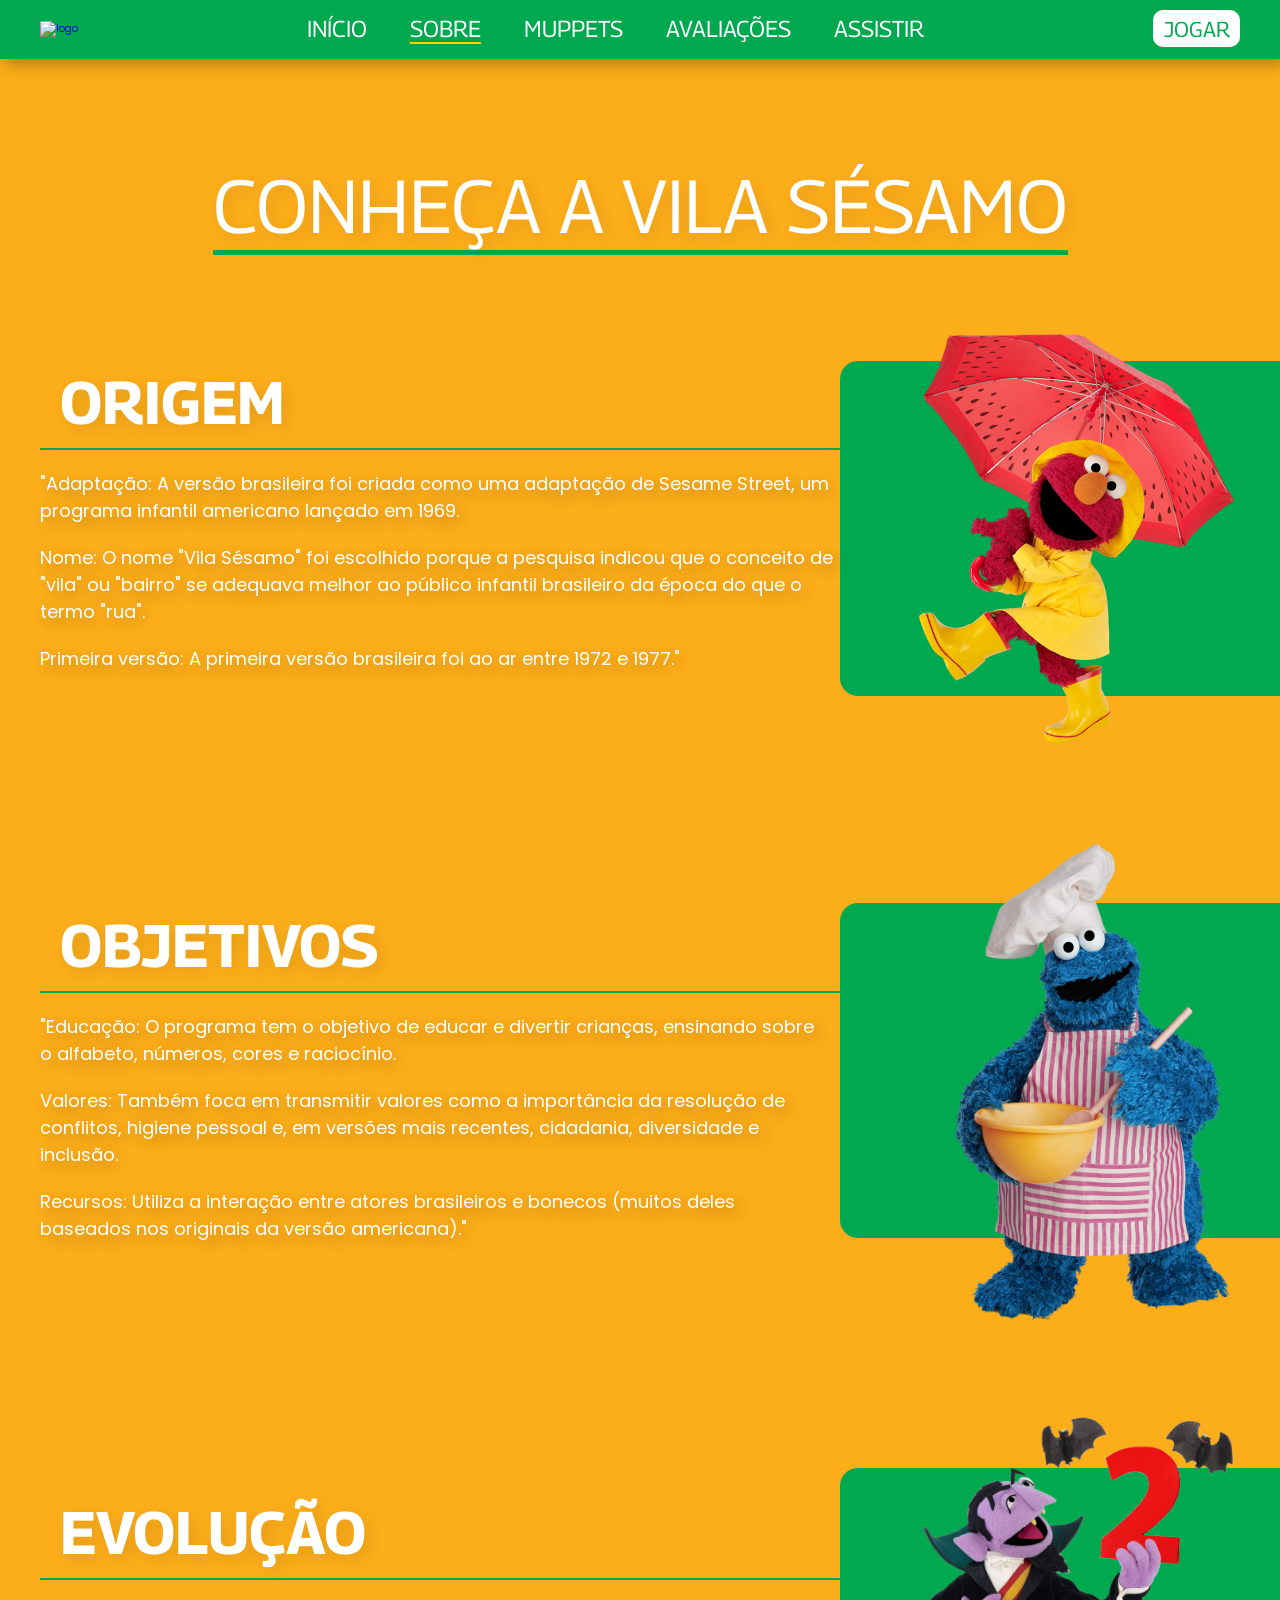
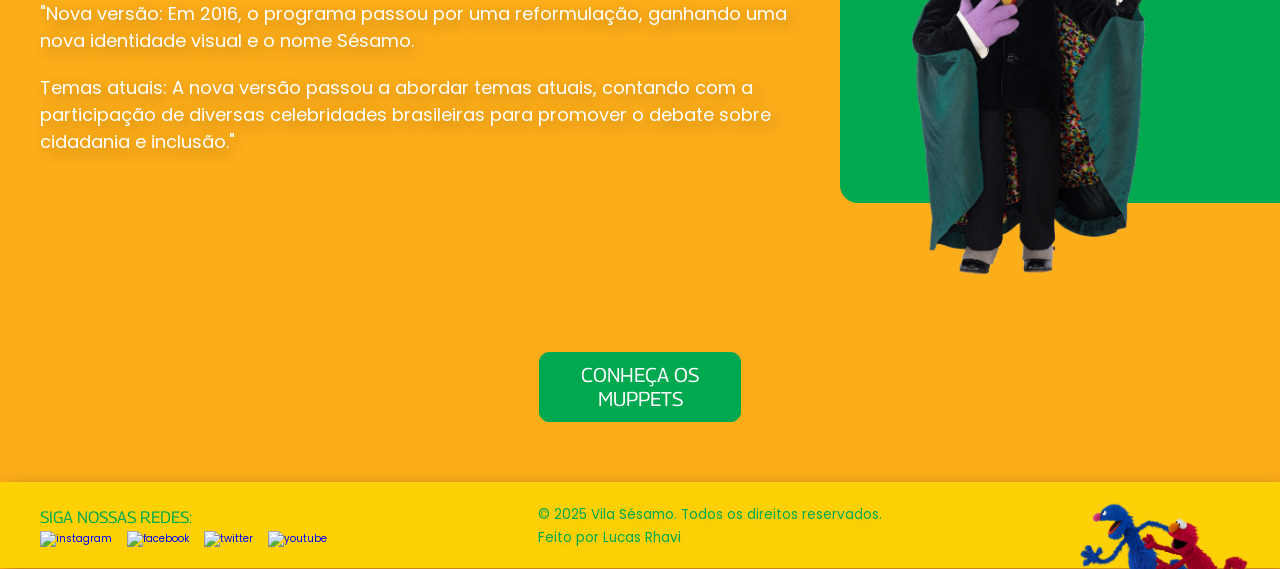
==== commit 80a6b6a9: "game" ====
--- a/about.html
+++ b/about.html
@@ -7,6 +7,7 @@
     <link rel="stylesheet" href="style.css">
     <link rel="preconnect" href="https://fonts.googleapis.com">
     <link rel="preconnect" href="https://fonts.gstatic.com" crossorigin>
+    <link rel="shortcut icon" type="image/x-icon" href="img/icone.ico">
     <link href="https://fonts.googleapis.com/css2?family=Poppins&display=swap" rel="stylesheet">
     <link href="https://fonts.googleapis.com/css2?family=Georama:ital,wdth,wght@0,75,700;1,75,700&display=swap" rel="stylesheet">
     <title>Vila Sésamo - Sobre</title>
@@ -27,8 +28,8 @@
                 <a href="play.html">ASSISTIR</a>
             </nav>
 
-            <div class="login">
-                <a href="#login.html">ENTRAR</a>
+            <div class="game">
+                <a href="game.html">JOGAR</a>
             </div>
         </section>
     </header>
@@ -100,19 +101,26 @@
                 <p>SIGA NOSSAS REDES:</p>
 
                 <a href="https://www.instagram.com/vila_sesamo/" class="instagram">
-                    <img width="20" height="20" src="https://img.icons8.com/softteal-line/48/00a950/instagram-new.png" alt="instagram"/>
+                    <img width="24" height="24" src="https://img.icons8.com/ios-filled/50/00a14b/instagram-new--v1.png" alt="instagram"/>
+                </a>
+
+                <a href="https://www.facebook.com/VilaSesamoOficial/?locale=pt_BR" class="facebook">
+                    <img width="24" height="24" src="https://img.icons8.com/ios-filled/50/00a14b/facebook--v1.png" alt="facebook"/>
                 </a>
 
                 <a href="https://x.com/VilaSesamo1?ref_src=twsrc%5Egoogle%7Ctwcamp%5Eserp%7Ctwgr%5Eauthor" class="twitter">
-                    <img width="16" height="16" src="https://img.icons8.com/tiny-bold/32/00a950/twitterx.png" alt="twitter"/>
+                    <img width="24" height="24" src="https://img.icons8.com/ios-filled/50/00a14b/twitterx--v1.png" alt="twitter"/>
                 </a>
 
                 <a href="https://www.youtube.com/@vila_sesamo" class="youtube">
-                   <img width="20" height="20" src="https://img.icons8.com/forma-regular-sharp/48/00a950/youtube-play.png" alt="youtube"/>
+                   <img width="24" height="24" src="https://img.icons8.com/forma-thin-filled/50/00a14b/youtube-play.png" alt="youtube"/>
                 </a>
             </nav>
 
-            <p class="rights">© 2025 Vila Sésamo. Todos os direitos reservados.</p>
+            <div class="rights">
+                <p>© 2025 Vila Sésamo. Todos os direitos reservados.</p>
+                <p>Feito por Lucas Rhavi</p>
+            </div>
 
             <div class="foot">
                 <img width="170" height="70" src="img/groverelmo-run.png" alt="rodapé">
--- a/style.css
+++ b/style.css
@@ -64,17 +64,27 @@
     margin-top: 0.6rem;
 }
 
-.login a {
-    font-family: "Georama", sans-serif;
-    font-size: 2rem;
-    padding: 0.5rem 1rem;
+.game a {
+    font-family: "Georama", sans-serif;
+    font-size: 2.15rem;
+    padding: 0.55rem 1.05rem;
     color: #00a950;
     background-color: #ffffff;
     border-radius: 10px;
 }
 
-.login a:hover {
+.game a:hover {
     color: #fdd106;
+    box-shadow: 5px 5px 15px rgba(0, 0, 0, 0.25);
+}
+
+.game .active {
+    color: #eb4d48;
+}
+
+.game .active:hover {
+    color: #fe8580;
+    box-shadow: 5px 5px 15px rgba(0, 0, 0, 0.25);
 }
 
 .footer {
@@ -94,22 +104,26 @@
 
 .navfooter p {
     font-family: "Georama", sans-serif;
-    font-size: 1.8rem;
+    font-size: 1.65rem;
     color: #00a950;
     text-shadow: 5px 5px 15px rgba(0, 0, 0, 0.03);
+    padding-top: 0.3rem;
+}
+
+.navfooter a, .navfooter img {
+    margin: 0.4rem 0.6rem 0 0;
+    cursor: pointer;
 }
 
 .rights {
+    justify-items: center;
+}
+
+.rights p {
     color: #00a950;
     text-shadow: 5px 5px 15px rgba(0, 0, 0, 0.1);
-    font-size: 1.4rem;
-    margin-left: 4rem;
-}
-
-.navfooter a {
-    padding: 0 1.04rem;
-    color: #00a950;
-    cursor: pointer;
+    font-size: 1.36rem;
+    padding-top: 0.3rem;
 }
 
 .foot {
@@ -119,10 +133,6 @@
 
 .foot img {
     position: absolute;
-}
-
-.instagram, .youtube {
-    padding-top: 1rem;
 }
 
 .btn-end {
@@ -161,7 +171,6 @@
     font-size: 7.5rem;
     border-bottom: 5px solid #00a950;
     text-shadow: 5px 5px 15px rgba(0, 0, 0, 0.1);
-    border-bottom: 5px solid #00a950;
 }
 /*   geral   */
 
@@ -292,7 +301,7 @@
 .muppets-container section {
     display: flex;
     align-items: center;
-    padding: 6rem 0;
+    padding: 7rem 0;
 }
 
 .green-line-m {
@@ -421,15 +430,11 @@
 
 
 /*    play    */
-.play-container {
-    margin-bottom: 6rem;
-    margin-top: 3rem;   
-}
-
 .p-content {
     display: flex;
     align-items: center;
     justify-content: center;
+    margin-top: 4.5rem;  
 }
 
 .p-content img {
@@ -460,7 +465,7 @@
     z-index: 1;
 }
 
-.green-line-p {
+.green-line-p1 {
     position: absolute;
     background-color: #00a950;
     border-radius: 18px;
@@ -468,7 +473,156 @@
     z-index: 0;
 }
 
-.green-line-p p, .green-line-p h2 {
+.green-line-p1 p, .green-line-p1 h2 {
     visibility: hidden;
 }
-/*    play    */+
+.green-line-p2 {
+    position: absolute;
+    background-color: #00a950;
+    border-bottom-left-radius: 18px;
+    border-top-left-radius: 18px;
+    padding: 4rem 11rem 4rem 5rem;
+    margin-right: 7rem;
+    z-index: 0;
+}
+
+.green-line-p2 p, .green-line-p2 h2 {
+    visibility: hidden;
+}
+
+.content-play {
+    width: 40rem;
+    background-color: #ffac1d;
+    border-radius: 10px;
+    box-shadow: 5px 5px 15px rgba(0, 0, 0, 0.15);
+    border-left: 4px solid #00a950;
+    padding: 2rem 2rem 2rem 2rem;
+    margin-left: 2rem;
+    z-index: 1;
+}
+
+.content-play h1 {
+    font-family: "Georama", sans-serif;
+    text-shadow: 5px 5px 15px rgba(0, 0, 0, 0.1);
+    color: #ffffff;
+    font-size: 5rem;
+    padding-bottom: 1rem;
+    border-bottom: 2px solid #00a950;
+}
+
+.content-play p {
+    color: #ffffff;
+    text-shadow: 5px 5px 15px rgba(0, 0, 0, 0.3);
+    font-size: 1.8rem;
+    padding: 1rem 0;
+}
+
+.btn-play {
+    font-family: "Georama", sans-serif;
+    background: #00a950;
+    border: 1px solid #00a950;
+    color: #ffffff;
+    padding: 1rem 1.6rem;
+    font-size: 1.6rem;
+    cursor: pointer;
+    display: inline-block;
+    border-radius: 10px;
+}
+
+.btn-play:hover {
+    color: #fdd106;
+    box-shadow: 5px 5px 15px rgba(0, 0, 0, 0.3);
+}
+
+.conj-slides {
+    display: flex;
+    justify-content: center;
+    align-items: center;
+}
+
+.slide {
+    display: flex;
+    margin: 3rem 2rem;
+    align-items: center;
+    justify-content: center;
+}
+
+.slide img {
+    box-shadow: 5px 5px 15px rgba(0, 0, 0, 0.3);
+    border-radius: 10px;
+    z-index: 1;
+}
+
+.slider {
+    margin: 5.5rem 0 7rem 0;
+}
+/*    play    */
+
+
+
+/*    game    */
+.game-content {
+    margin: 14rem 5rem 6rem 0;
+    display: flex;
+    align-items: center;
+    justify-content: center;
+}
+
+.game-container {
+    display: flex;
+    flex-direction: column;
+    gap: 5px;
+    margin-left: 5rem;
+}
+
+.game-container h1 {
+    text-align: center;
+    font-family: "Georama", sans-serif;
+    text-shadow: 5px 5px 15px rgba(0, 0, 0, 0.1);
+    color: #ffffff;
+    font-size: 5rem;
+    padding-bottom: 1rem;
+    border-bottom: 5px solid #00a950;
+    margin-bottom: 2rem;
+}
+
+.playgame {
+    display: grid;
+    grid-template-columns: 1fr 1fr 1fr;
+}
+
+.playgame button{
+    width: 125px;
+    height: 125px;
+    margin: 1.5rem;
+    cursor: pointer;
+    font-size: 10rem;
+    background-color: #FCAD1A;
+    box-shadow: 5px 5px 15px rgba(0, 0, 0, 0.15);
+    border-radius: 18px;
+}
+
+.playgame button:hover {
+    box-shadow: 5px 5px 15px rgba(0, 0, 0, 0.3);
+}
+
+.game-julia {
+    margin: 1rem 9rem 8rem 3rem;
+    z-index: 1;
+}
+
+.green-line-g {
+    position: absolute;
+    background-color: #00a950;
+    border-bottom-right-radius: 18px;
+    border-top-right-radius: 18px;
+    padding: 10rem 30rem 10rem 15rem;
+    margin: 0 75rem 8rem 0;
+    z-index: 0;
+}
+
+.green-line-g p, .green-line-g h2 {
+    visibility: hidden;
+}
+/*    game    */
